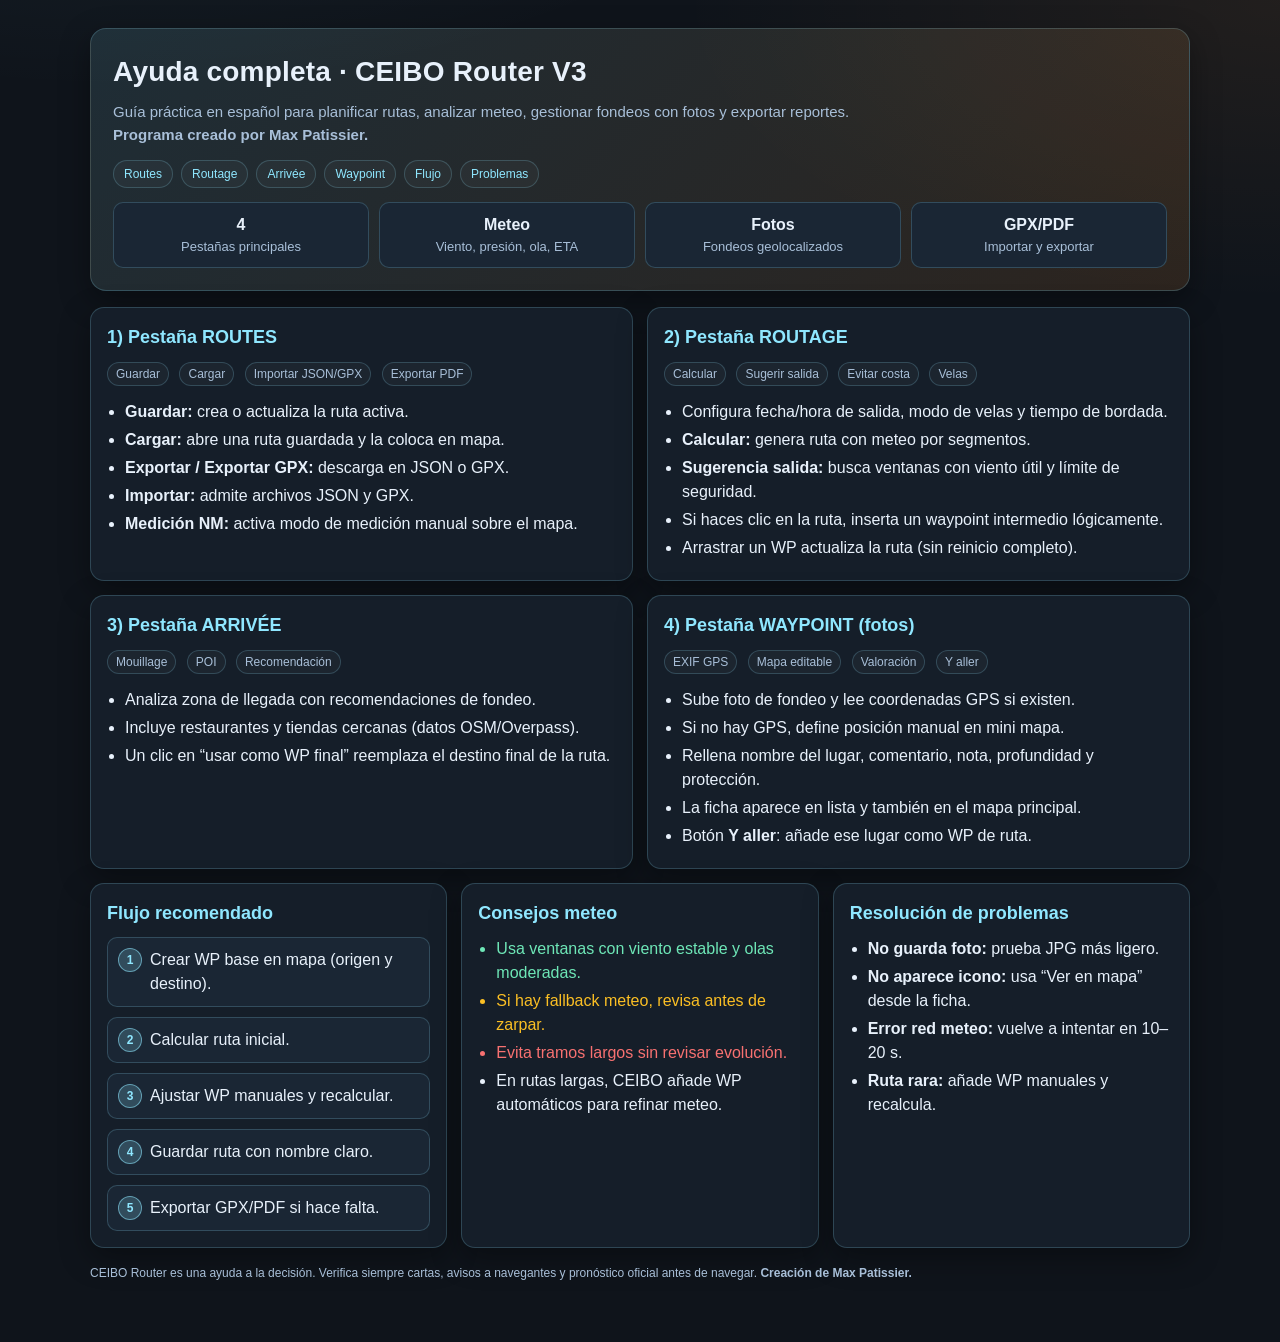
==== help.html @ 257abb40 "Initial publish" ====
<!DOCTYPE html>
<html lang="es">
<head>
  <meta charset="utf-8" />
  <meta name="viewport" content="width=device-width, initial-scale=1" />
  <title>CEIBO Router · Ayuda</title>
  <link rel="icon" type="image/jpeg" href="ceibo-favicon.jpg">
  <style>
    :root {
      --bg: #0f141b;
      --panel: #151e29;
      --panel-soft: #1a2634;
      --text: #e8f1fb;
      --muted: #a8bfd8;
      --accent: #8fe7ff;
      --accent-2: #ff9a3a;
      --ok: #6ee7b7;
      --warn: #fbbf24;
      --danger: #f87171;
      --border: rgba(143, 231, 255, 0.2);
      --shadow: 0 10px 30px rgba(0, 0, 0, 0.35);
    }

    * { box-sizing: border-box; }

    body {
      margin: 0;
      font-family: "Segoe UI", Roboto, Arial, sans-serif;
      color: var(--text);
      background:
        radial-gradient(1200px 600px at 10% -20%, rgba(143, 231, 255, 0.08), transparent 60%),
        radial-gradient(1000px 500px at 100% 0%, rgba(255, 154, 58, 0.08), transparent 60%),
        var(--bg);
      line-height: 1.5;
    }

    .wrap {
      width: min(1100px, 92vw);
      margin: 28px auto 60px;
    }

    .hero {
      background: linear-gradient(135deg, rgba(143, 231, 255, 0.12), rgba(255, 154, 58, 0.12));
      border: 1px solid var(--border);
      border-radius: 16px;
      padding: 22px;
      box-shadow: var(--shadow);
    }

    h1 {
      margin: 0 0 8px;
      font-size: 28px;
      letter-spacing: 0.2px;
    }

    .subtitle {
      margin: 0;
      color: var(--muted);
      font-size: 15px;
    }

    .toc {
      margin-top: 14px;
      display: flex;
      flex-wrap: wrap;
      gap: 8px;
    }

    .toc a {
      text-decoration: none;
      color: var(--accent);
      border: 1px solid var(--border);
      background: rgba(255, 255, 255, 0.03);
      border-radius: 999px;
      padding: 4px 10px;
      font-size: 12px;
    }

    .toc a:hover {
      border-color: rgba(143, 231, 255, 0.55);
      background: rgba(143, 231, 255, 0.08);
    }

    .grid {
      margin-top: 16px;
      display: grid;
      grid-template-columns: repeat(12, 1fr);
      gap: 14px;
    }

    .card {
      grid-column: span 12;
      background: var(--panel);
      border: 1px solid var(--border);
      border-radius: 14px;
      padding: 16px;
      box-shadow: var(--shadow);
    }

    .card.half { grid-column: span 6; }
    .card.third { grid-column: span 4; }

    h2 {
      margin: 0 0 10px;
      font-size: 18px;
      color: var(--accent);
    }

    h3 {
      margin: 14px 0 8px;
      font-size: 15px;
      color: #d7ecff;
    }

    ul {
      margin: 8px 0 0 18px;
      padding: 0;
    }

    li { margin: 4px 0; }

    .kpi {
      display: grid;
      grid-template-columns: repeat(4, minmax(0, 1fr));
      gap: 10px;
      margin-top: 14px;
    }

    .pill {
      background: var(--panel-soft);
      border: 1px solid var(--border);
      border-radius: 10px;
      padding: 10px;
      text-align: center;
      font-size: 13px;
      color: var(--muted);
    }

    .pill strong {
      display: block;
      color: var(--text);
      font-size: 16px;
    }

    .tag {
      display: inline-block;
      border-radius: 999px;
      padding: 2px 8px;
      font-size: 12px;
      border: 1px solid var(--border);
      background: rgba(255, 255, 255, 0.03);
      color: var(--muted);
      margin-right: 6px;
      margin-bottom: 6px;
    }

    .ok { color: var(--ok); }
    .warn { color: var(--warn); }
    .danger { color: var(--danger); }

    .steps {
      counter-reset: s;
      list-style: none;
      margin: 0;
      padding: 0;
      display: grid;
      gap: 10px;
    }

    .steps li {
      counter-increment: s;
      background: var(--panel-soft);
      border: 1px solid var(--border);
      border-radius: 10px;
      padding: 10px 12px 10px 42px;
      position: relative;
      margin: 0;
    }

    .steps li::before {
      content: counter(s);
      position: absolute;
      left: 10px;
      top: 10px;
      width: 22px;
      height: 22px;
      border-radius: 999px;
      background: rgba(143, 231, 255, 0.2);
      border: 1px solid rgba(143, 231, 255, 0.55);
      display: grid;
      place-items: center;
      font-size: 12px;
      color: var(--accent);
      font-weight: 700;
    }

    .footer-note {
      margin-top: 16px;
      color: var(--muted);
      font-size: 12px;
    }

    @media (max-width: 980px) {
      .card.half, .card.third { grid-column: span 12; }
      .kpi { grid-template-columns: repeat(2, minmax(0, 1fr)); }
    }
  </style>
</head>
<body>
  <main class="wrap">
    <section class="hero">
      <h1>Ayuda completa · CEIBO Router V3</h1>
      <p class="subtitle">Guía práctica en español para planificar rutas, analizar meteo, gestionar fondeos con fotos y exportar reportes.</p>
      <p class="subtitle"><strong>Programa creado por Max Patissier.</strong></p>
      <nav class="toc" aria-label="Índice rápido">
        <a href="#routes">Routes</a>
        <a href="#routage">Routage</a>
        <a href="#arrivee">Arrivée</a>
        <a href="#waypoint">Waypoint</a>
        <a href="#flujo">Flujo</a>
        <a href="#problemas">Problemas</a>
      </nav>
      <div class="kpi">
        <div class="pill"><strong>4</strong>Pestañas principales</div>
        <div class="pill"><strong>Meteo</strong>Viento, presión, ola, ETA</div>
        <div class="pill"><strong>Fotos</strong>Fondeos geolocalizados</div>
        <div class="pill"><strong>GPX/PDF</strong>Importar y exportar</div>
      </div>
    </section>

    <section class="grid">
      <article class="card half" id="routes">
        <h2>1) Pestaña ROUTES</h2>
        <span class="tag">Guardar</span>
        <span class="tag">Cargar</span>
        <span class="tag">Importar JSON/GPX</span>
        <span class="tag">Exportar PDF</span>
        <ul>
          <li><strong>Guardar:</strong> crea o actualiza la ruta activa.</li>
          <li><strong>Cargar:</strong> abre una ruta guardada y la coloca en mapa.</li>
          <li><strong>Exportar / Exportar GPX:</strong> descarga en JSON o GPX.</li>
          <li><strong>Importar:</strong> admite archivos JSON y GPX.</li>
          <li><strong>Medición NM:</strong> activa modo de medición manual sobre el mapa.</li>
        </ul>
      </article>

      <article class="card half" id="routage">
        <h2>2) Pestaña ROUTAGE</h2>
        <span class="tag">Calcular</span>
        <span class="tag">Sugerir salida</span>
        <span class="tag">Evitar costa</span>
        <span class="tag">Velas</span>
        <ul>
          <li>Configura fecha/hora de salida, modo de velas y tiempo de bordada.</li>
          <li><strong>Calcular:</strong> genera ruta con meteo por segmentos.</li>
          <li><strong>Sugerencia salida:</strong> busca ventanas con viento útil y límite de seguridad.</li>
          <li>Si haces clic en la ruta, inserta un waypoint intermedio lógicamente.</li>
          <li>Arrastrar un WP actualiza la ruta (sin reinicio completo).</li>
        </ul>
      </article>

      <article class="card half" id="arrivee">
        <h2>3) Pestaña ARRIVÉE</h2>
        <span class="tag">Mouillage</span>
        <span class="tag">POI</span>
        <span class="tag">Recomendación</span>
        <ul>
          <li>Analiza zona de llegada con recomendaciones de fondeo.</li>
          <li>Incluye restaurantes y tiendas cercanas (datos OSM/Overpass).</li>
          <li>Un clic en “usar como WP final” reemplaza el destino final de la ruta.</li>
        </ul>
      </article>

      <article class="card half" id="waypoint">
        <h2>4) Pestaña WAYPOINT (fotos)</h2>
        <span class="tag">EXIF GPS</span>
        <span class="tag">Mapa editable</span>
        <span class="tag">Valoración</span>
        <span class="tag">Y aller</span>
        <ul>
          <li>Sube foto de fondeo y lee coordenadas GPS si existen.</li>
          <li>Si no hay GPS, define posición manual en mini mapa.</li>
          <li>Rellena nombre del lugar, comentario, nota, profundidad y protección.</li>
          <li>La ficha aparece en lista y también en el mapa principal.</li>
          <li>Botón <strong>Y aller</strong>: añade ese lugar como WP de ruta.</li>
        </ul>
      </article>

      <article class="card third" id="flujo">
        <h2>Flujo recomendado</h2>
        <ol class="steps">
          <li>Crear WP base en mapa (origen y destino).</li>
          <li>Calcular ruta inicial.</li>
          <li>Ajustar WP manuales y recalcular.</li>
          <li>Guardar ruta con nombre claro.</li>
          <li>Exportar GPX/PDF si hace falta.</li>
        </ol>
      </article>

      <article class="card third">
        <h2>Consejos meteo</h2>
        <ul>
          <li class="ok">Usa ventanas con viento estable y olas moderadas.</li>
          <li class="warn">Si hay fallback meteo, revisa antes de zarpar.</li>
          <li class="danger">Evita tramos largos sin revisar evolución.</li>
          <li>En rutas largas, CEIBO añade WP automáticos para refinar meteo.</li>
        </ul>
      </article>

      <article class="card third" id="problemas">
        <h2>Resolución de problemas</h2>
        <ul>
          <li><strong>No guarda foto:</strong> prueba JPG más ligero.</li>
          <li><strong>No aparece icono:</strong> usa “Ver en mapa” desde la ficha.</li>
          <li><strong>Error red meteo:</strong> vuelve a intentar en 10–20 s.</li>
          <li><strong>Ruta rara:</strong> añade WP manuales y recalcula.</li>
        </ul>
      </article>
    </section>

    <p class="footer-note">
      CEIBO Router es una ayuda a la decisión. Verifica siempre cartas, avisos a navegantes y pronóstico oficial antes de navegar. <strong>Creación de Max Patissier.</strong>
    </p>
  </main>
</body>
</html>
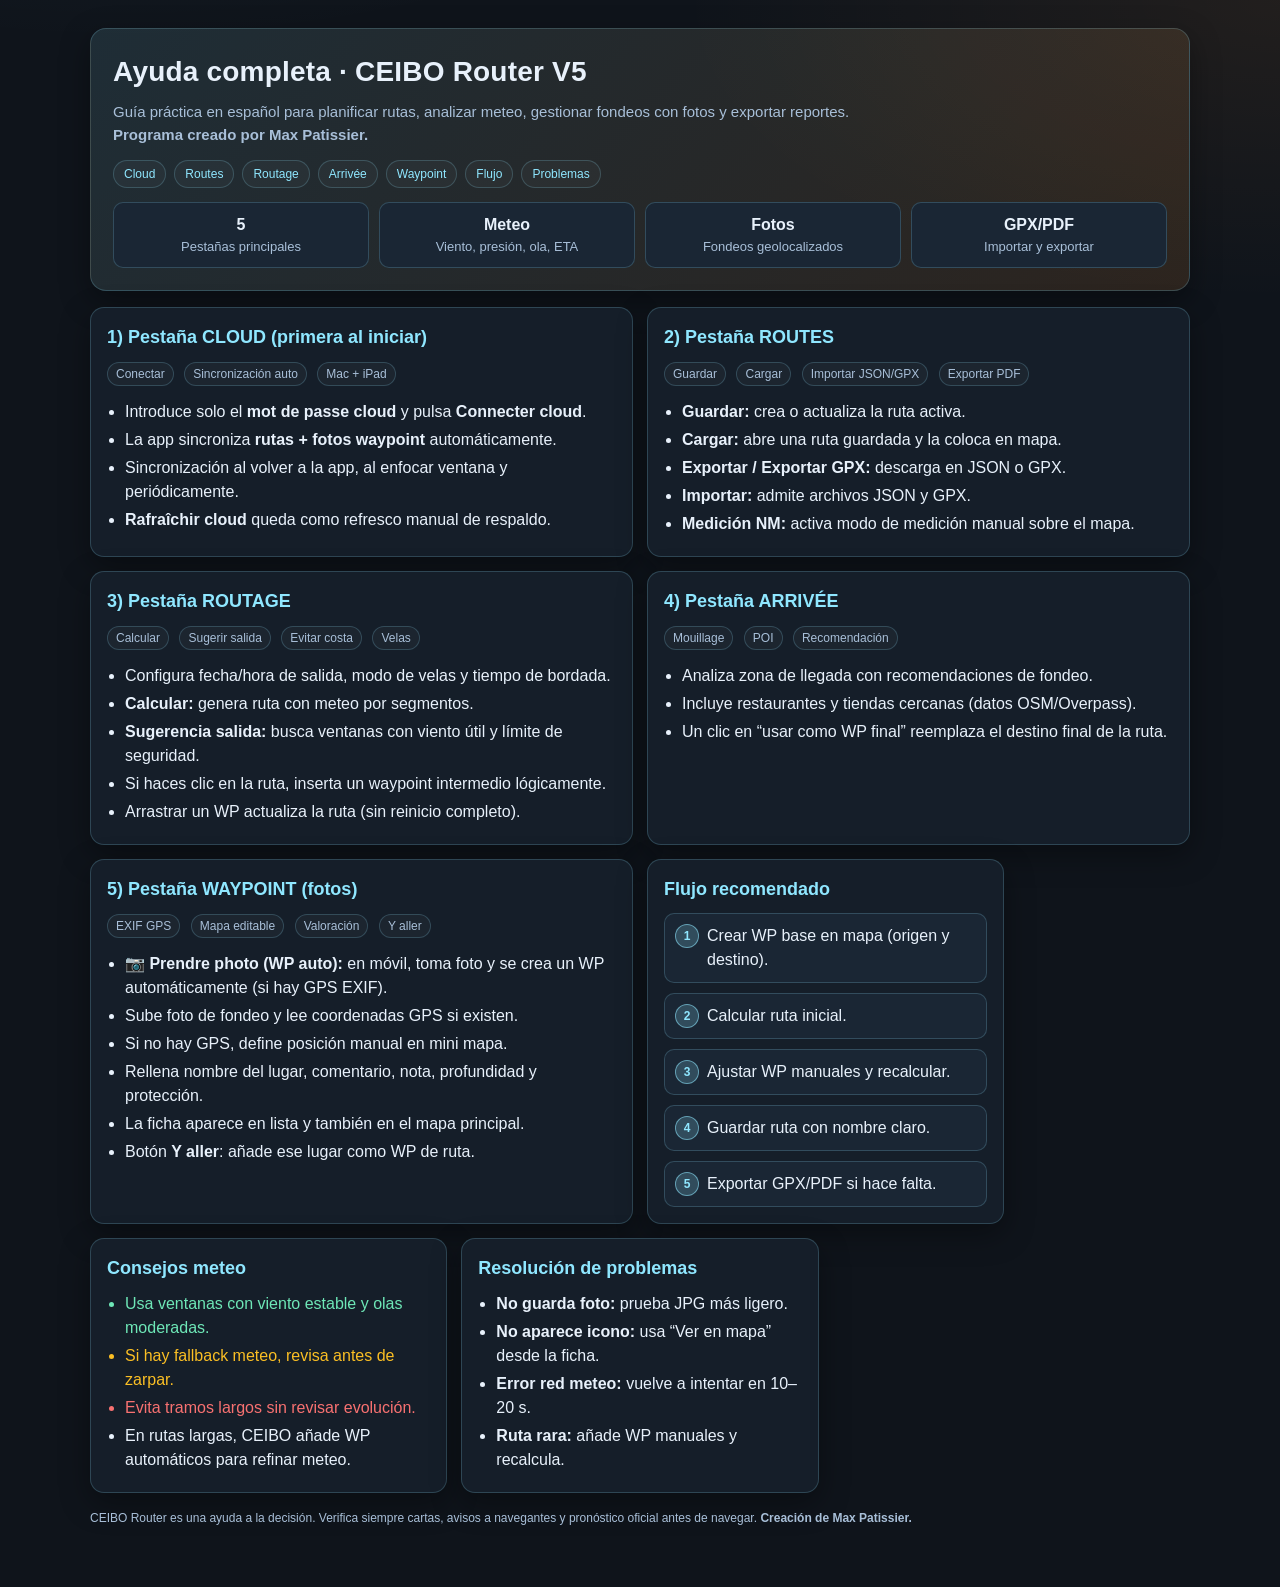
==== commit 29f1780f: "Cloud-first startup + help update + quick phone photo auto-waypoint" ====
--- a/help.html
+++ b/help.html
@@ -209,10 +209,11 @@
 <body>
   <main class="wrap">
     <section class="hero">
-      <h1>Ayuda completa · CEIBO Router V3</h1>
+      <h1>Ayuda completa · CEIBO Router V5</h1>
       <p class="subtitle">Guía práctica en español para planificar rutas, analizar meteo, gestionar fondeos con fotos y exportar reportes.</p>
       <p class="subtitle"><strong>Programa creado por Max Patissier.</strong></p>
       <nav class="toc" aria-label="Índice rápido">
+        <a href="#cloud">Cloud</a>
         <a href="#routes">Routes</a>
         <a href="#routage">Routage</a>
         <a href="#arrivee">Arrivée</a>
@@ -221,7 +222,7 @@
         <a href="#problemas">Problemas</a>
       </nav>
       <div class="kpi">
-        <div class="pill"><strong>4</strong>Pestañas principales</div>
+        <div class="pill"><strong>5</strong>Pestañas principales</div>
         <div class="pill"><strong>Meteo</strong>Viento, presión, ola, ETA</div>
         <div class="pill"><strong>Fotos</strong>Fondeos geolocalizados</div>
         <div class="pill"><strong>GPX/PDF</strong>Importar y exportar</div>
@@ -229,8 +230,21 @@
     </section>
 
     <section class="grid">
+      <article class="card half" id="cloud">
+        <h2>1) Pestaña CLOUD (primera al iniciar)</h2>
+        <span class="tag">Conectar</span>
+        <span class="tag">Sincronización auto</span>
+        <span class="tag">Mac + iPad</span>
+        <ul>
+          <li>Introduce solo el <strong>mot de passe cloud</strong> y pulsa <strong>Connecter cloud</strong>.</li>
+          <li>La app sincroniza <strong>rutas + fotos waypoint</strong> automáticamente.</li>
+          <li>Sincronización al volver a la app, al enfocar ventana y periódicamente.</li>
+          <li><strong>Rafraîchir cloud</strong> queda como refresco manual de respaldo.</li>
+        </ul>
+      </article>
+
       <article class="card half" id="routes">
-        <h2>1) Pestaña ROUTES</h2>
+        <h2>2) Pestaña ROUTES</h2>
         <span class="tag">Guardar</span>
         <span class="tag">Cargar</span>
         <span class="tag">Importar JSON/GPX</span>
@@ -245,7 +259,7 @@
       </article>
 
       <article class="card half" id="routage">
-        <h2>2) Pestaña ROUTAGE</h2>
+        <h2>3) Pestaña ROUTAGE</h2>
         <span class="tag">Calcular</span>
         <span class="tag">Sugerir salida</span>
         <span class="tag">Evitar costa</span>
@@ -260,7 +274,7 @@
       </article>
 
       <article class="card half" id="arrivee">
-        <h2>3) Pestaña ARRIVÉE</h2>
+        <h2>4) Pestaña ARRIVÉE</h2>
         <span class="tag">Mouillage</span>
         <span class="tag">POI</span>
         <span class="tag">Recomendación</span>
@@ -272,12 +286,13 @@
       </article>
 
       <article class="card half" id="waypoint">
-        <h2>4) Pestaña WAYPOINT (fotos)</h2>
+        <h2>5) Pestaña WAYPOINT (fotos)</h2>
         <span class="tag">EXIF GPS</span>
         <span class="tag">Mapa editable</span>
         <span class="tag">Valoración</span>
         <span class="tag">Y aller</span>
         <ul>
+          <li><strong>📷 Prendre photo (WP auto):</strong> en móvil, toma foto y se crea un WP automáticamente (si hay GPS EXIF).</li>
           <li>Sube foto de fondeo y lee coordenadas GPS si existen.</li>
           <li>Si no hay GPS, define posición manual en mini mapa.</li>
           <li>Rellena nombre del lugar, comentario, nota, profundidad y protección.</li>
